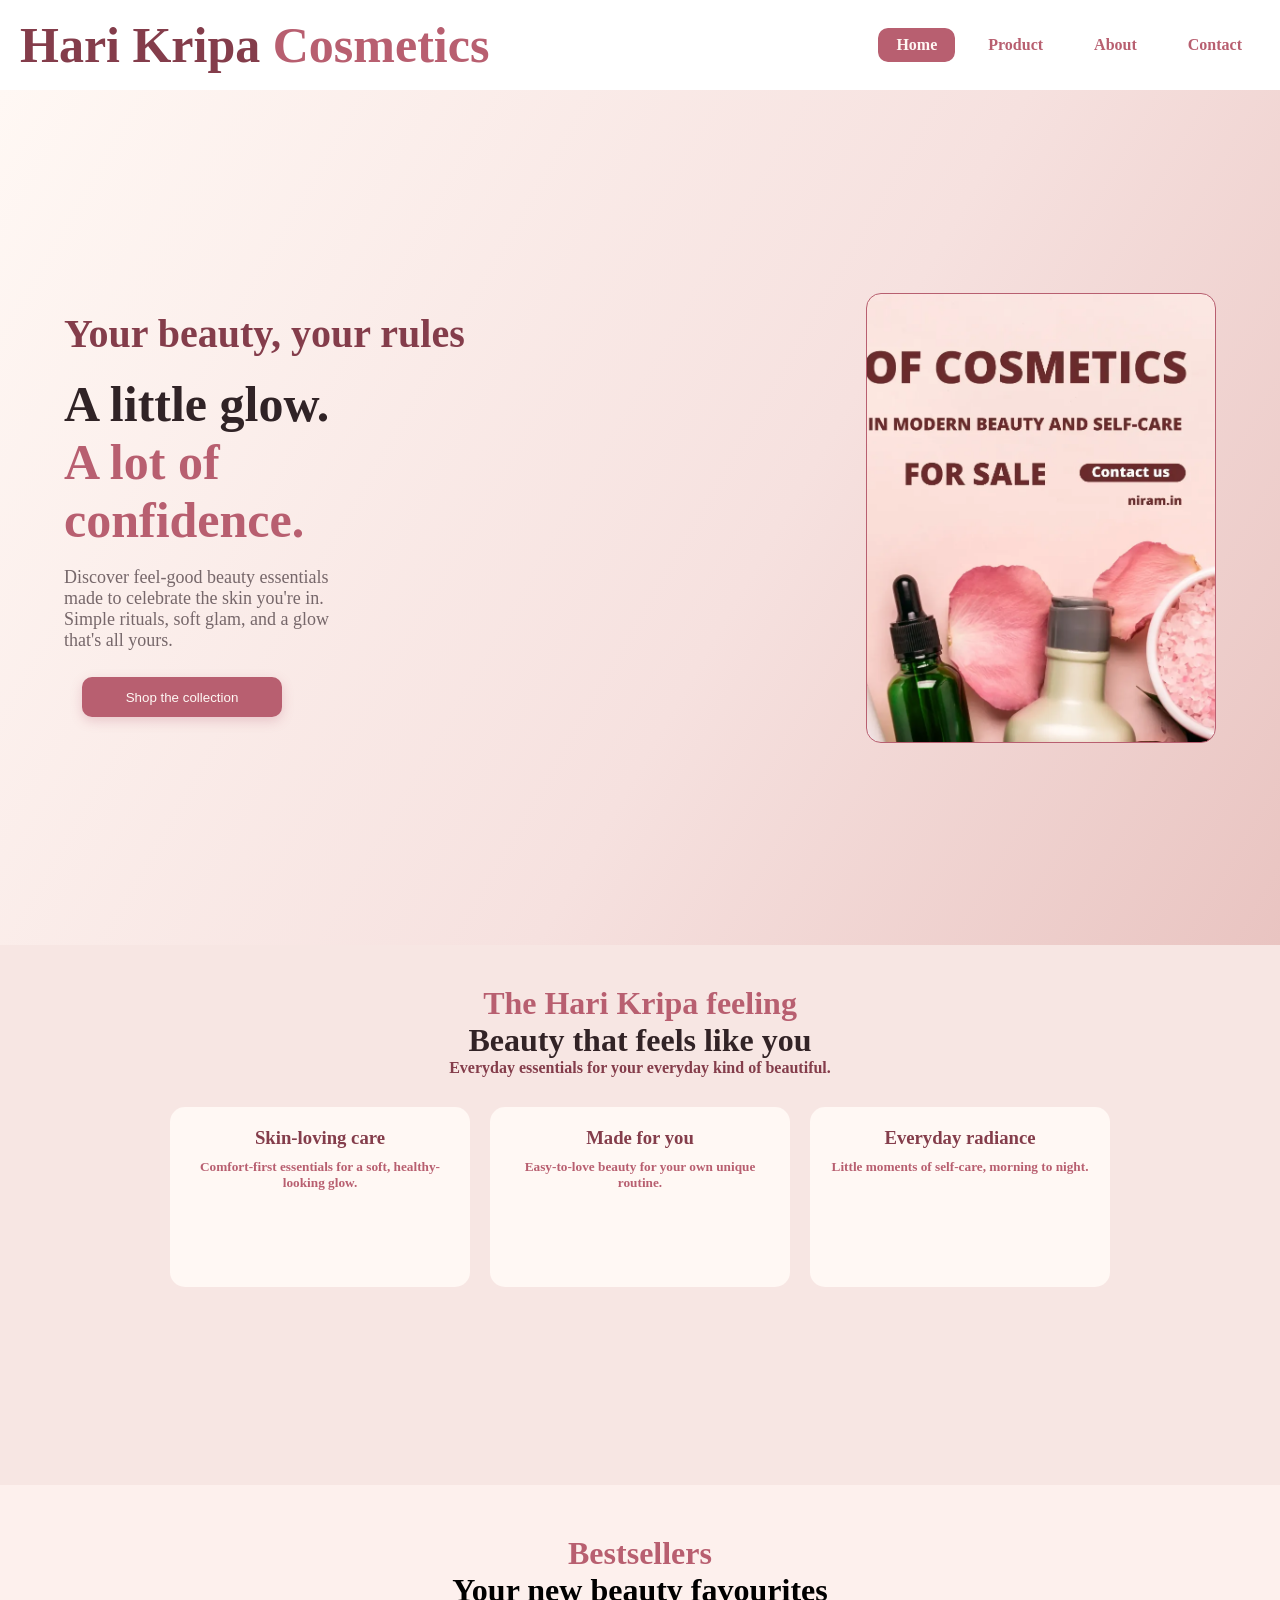
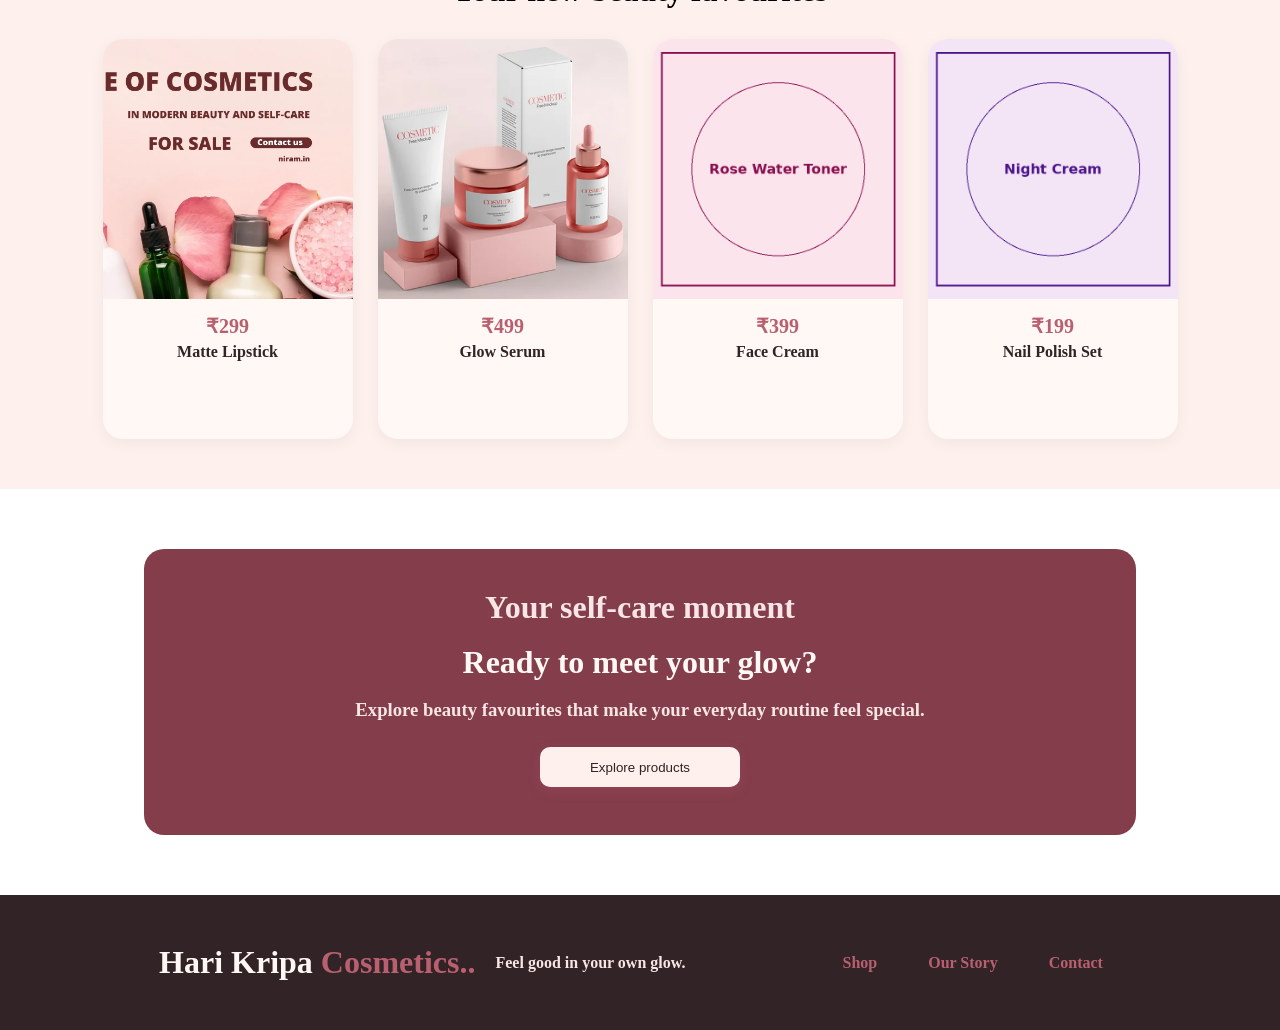
==== index.html @ 554f442d "first commit" ====
<!DOCTYPE html>
<html lang="en">
<head>
    <meta charset="UTF-8">
    <meta name="viewport" content="width=device-width, initial-scale=1.0">
    <title>Hari Kripa Cosmetics</title>
    <link rel="stylesheet" href="style.css">
</head>
<body>
    <header>
        <h1>Hari Kripa <span style="color: #b85f70;"> Cosmetics</span></h1>
        <ul>
            <li><a href="index.html" id="home">Home</a></li>
            <li><a href="product.html">Product</a></li>
            <li><a href="about.html">About</a></li>
            <li><a href="contact.html">Contact</a></li>
        </ul>
    </header>
    <div class="box">
        <div class="left">
            <h3>Your beauty, your rules</h3>
            <br>
            <h1 style="color: #302326;">A little glow.</h1>
            <h1>A lot of <br>confidence.</h1><br>
            <p class="p-text">Discover feel-good beauty essentials <br> made to celebrate the skin you're in. <br> Simple rituals, soft glam, and a glow <br> that's all yours.</p>
            <br>
            <a href="product.html"><button>Shop the collection</button></a>
        </div>
        <div class="right" style="background-image: url('photo/1.png');"></div>
    </div>
    <div class="box1">
        <div class="up">
            <h4 class="f-heading">The Hari Kripa feeling</h4>
            <h1 id="g">Beauty that feels like you</h1>
            <h4 id="E">Everyday essentials for your everyday kind of beautiful.</h4>
        </div>
        <div class="down">
            <div class="d">
                <h3 class="d-title">Skin-loving care</h3>
                <h5>Comfort-first essentials for a soft, healthy-looking glow.</h5>
            </div>
            <div class="d">
                <h3 class="d-title">Made for you</h3>
                <h5>Easy-to-love beauty for your own unique routine.</h5>                
            </div>
            <div class="d">
                <h3 class="d-title">Everyday radiance</h3>
                <h5>Little moments of self-care, morning to night.</h5>
            </div>
        </div>
    </div>
    
    <!-- Bestsellers Section -->
    <div class="box2">
        <div class="head">
            <h4 class="f-heading">Bestsellers</h4>
            <h1>Your new beauty favourites</h1>
        </div>
        <div class="foot">
            <div class="pro">
                <div class="a" style="background-image: url('photo/1.png');"></div>
                <div class="b">
                    <h2>₹299</h2>
                    <h3>Matte Lipstick</h3>
                </div>
            </div>
            <div class="pro">
                <div class="a" style="background-image: url('photo/2.png');"></div>
                <div class="b">
                    <h2>₹499</h2>
                    <h3>Glow Serum</h3>
                </div>
            </div>
            <div class="pro">
                <div class="a" style="background-image: url('photo/3.png');"></div>
                <div class="b">
                    <h2>₹399</h2>
                    <h3>Face Cream</h3>
                </div>
            </div>
            <div class="pro">
                <div class="a" style="background-image: url('photo/4.png');"></div>
                <div class="b">
                    <h2>₹199</h2>
                    <h3>Nail Polish Set</h3>
                </div>
            </div>
        </div>
    </div>

    <div class="box3">
        <div class="c">
            <h4 id="h">Your self-care moment</h4><br>
            <h1 id="i">Ready to meet your glow?</h1><br>
            <h3 id="j">Explore beauty favourites that make your everyday routine feel special.</h3><br>
            <a href="product.html"><button style="background-color: #fdf0ed;color: #302326;">Explore products</button></a>
        </div>
    </div>

    <footer>
        <div class="box-1">
            <h1 id="k">Hari Kripa <span style="color: #b85f70;"> Cosmetics..</span></h1>
            <h4 id="l">Feel good in your own glow.</h4>
        </div>
        <div class="box-2">
            <ul>
                <li><a href="product.html">Shop</a></li>
                <li><a href="about.html">Our Story</a></li>
                <li><a href="contact.html">Contact</a></li>
            </ul>
        </div>
    </footer>
</body>
</html>
---- style.css ----
*{
    padding: 0;
    margin: 0;
    box-sizing: border-box;
}
html {
    scroll-behavior: smooth;
}
body {
    animation: fadeInPage 0.8s ease-in-out;
}
@keyframes fadeInPage {
    from { opacity: 0; }
    to { opacity: 1; }
}

/* --- HEADER & NAVBAR FIX --- */
header{
    height: 10vh;
    width: 100%;
    display: flex;
    align-items: center;
    justify-content: space-between;
    position: absolute;
    top: 0;
    z-index: 100;
    padding: 0 20px;
}
header>h1{
    color: #843d4b;
    font-family: 'Edwardian Script ITC', cursive;
    font-size: 50px;
    transition: transform 0.3s ease;
    white-space: nowrap;
}
header>h1:hover {
    transform: scale(1.03);
}

ul{
    display: flex;
    justify-content: flex-end;
    align-items: center;
    gap: 15px;
    list-style-type: none;
    width: auto;
}
li{
    border-radius: 10px;
    transition: all 0.3s ease;
    overflow: hidden;
}
a{
    text-decoration: none;
    color: #b85f70;
    display: inline-block;
    padding: 8px 18px;
    font-weight: bold;
    font-size: 16px;
    transition: background-color 0.3s ease, color 0.3s ease, transform 0.3s ease;
    border-radius: 8px;
}
li:hover a, a:hover {
    background-color: #b85f70;
    color: #fff8f4;
}
#home{
    background-color: #b85f70;
    color:#fff8f4;
}

/* --- HERO BOX --- */
.box{
    background: linear-gradient(120deg, #fff8f4 0%, #f6e1df 58%, #e9c4c1 100%);
    height: 95vh;
    width: 100%;
    margin-top: 10vh;
    display: flex;
    align-items: center;
    justify-content: space-between;
    padding: 0 5%;
}
.left{
    height: auto;
    width: 45%;
    animation: slideInLeft 1s ease-out forwards;
}
@keyframes slideInLeft {
    from { opacity: 0; transform: translateX(-50px); }
    to { opacity: 1; transform: translateX(0); }
}
.left>h1{
    color: #b85f70;
    font-size: 50px;
}
.left>h3{
    font-size: 40px;
    color: #843d4b;
    font-family: 'Edwardian Script ITC', cursive;
}
button, .submit-btn{
    height: 40px;
    width: 200px;
    border-radius: 10px;
    background-color: #b85f70;
    color:#fff8f4;
    border: none;
    cursor: pointer;
    transition: all 0.3s ease;
    box-shadow: 0 4px 12px rgba(185, 87, 112, 0.25);
}
button:hover, .submit-btn:hover {
    background-color: #87364c;
    transform: translateY(-4px) scale(1.02);
    box-shadow: 0 8px 20px rgba(135, 54, 76, 0.4);
}
.right{
    height: 450px;
    width: 350px;
    border: 1px solid #b85f70;
    background: url('photo/1.png') no-repeat center center/cover;
    border-radius: 15px;
    animation: floatImage 4s ease-in-out infinite, slideInRight 1s ease-out forwards;
}
@keyframes slideInRight {
    from { opacity: 0; transform: translateX(50px); }
    to { opacity: 1; transform: translateX(0); }
}
@keyframes floatImage {
    0%, 100% { transform: translateY(0); }
    50% { transform: translateY(-12px); }
}

/* --- SECTION 1 --- */
.box1{
    min-height: 60vh;
    width: 100%;
    background-color: #f7e6e3;
    text-align: center;
    padding: 40px 20px;
}
.up{
    margin-bottom: 30px;    
}
.down{
    display: flex;
    align-items: center;
    justify-content: center;
    gap: 20px;
    flex-wrap: wrap;
}
.d{
    background-color: #fff8f4;
    height: 180px;
    width: 300px;
    color: #b85f70;
    border-radius: 15px;
    padding: 20px;
    transition: transform 0.3s ease, box-shadow 0.3s ease;
}
.d:hover {
    transform: translateY(-5px);
    box-shadow: 0 8px 20px rgba(0, 0, 0, 0.08);
}
.d-title{
    margin-bottom: 10px;
    color: #843d4b;
}

/* --- SECTION 2 (BESTSELLERS & PRODUCTS) --- */
.box2{
    padding: 50px 20px;
    width: 100%;
    background: #fdf0ed;
}
.head{
    text-align: center;
    margin-bottom: 30px;
}
.foot{
    display: flex;
    align-items: center;
    justify-content: center;
    gap: 25px;
    flex-wrap: wrap;
}
.pro{
    height: 400px;
    width: 250px;
    border-radius: 20px;
    background-color: #fff8f4;
    transition: transform 0.4s cubic-bezier(0.175, 0.885, 0.32, 1.275), box-shadow 0.4s ease;
    cursor: pointer;
    overflow: hidden;
    box-shadow: 0 4px 15px rgba(0,0,0,0.05);
}
.pro:hover{
    transform: translateY(-12px) scale(1.02);
    box-shadow: 0 15px 30px rgba(184, 95, 112, 0.25);
}
.pro .a{
    height: 65%;
    width: 100%;
    background-size: cover;
    background-position: center;
    transition: transform 0.5s ease;
}
.pro:hover .a {
    transform: scale(1.05);
}
.pro .b{
    padding: 15px;
    text-align: center;
}
.pro .b h2 {
    color: #b85f70;
    font-size: 20px;
}
.pro .b h3 {
    color: #322326;
    font-size: 16px;
    margin-top: 5px;
}

/* --- SECTION 3 --- */
.box3{
    padding: 60px 20px;
    width: 100%;
}
.c{
    width: 80%;
    margin: auto;
    padding: 40px;
    border-radius: 20px;
    background-color: #843d4b;
    text-align: center;
    transition: transform 0.4s ease, box-shadow 0.4s ease;
}
.c:hover {
    transform: scale(1.01);
    box-shadow: 0 10px 25px rgba(132, 61, 75, 0.3);
}

/* --- FOOTER --- */
footer{
    min-height: 15vh;
    width: 100%;
    background-color: #322326;
    display: flex;
    align-items: center;
    justify-content: space-evenly;
    flex-wrap: wrap;
    padding: 20px;
}
footer a {
    color: #b85f70;
    transition: color 0.3s ease;
}
footer a:hover {
    color: #f7e6e3;
}
.box-1, .box-2 {
    display: flex;
    align-items: center;
    justify-content: space-around;
    gap: 20px;
}

/* --- PAGES SHARED STYLES --- */
.pd{
    height: 40vh;
    width: 100%;
    background: linear-gradient(120deg, #fff8f4 0%, #f6e1df 58%, #e9c4c1 100%);
    margin-top: 10vh;
    text-align: center;
    display: flex;
    flex-direction: column;
    justify-content: center;
    animation: fadeInDown 0.8s ease-out;
}
@keyframes fadeInDown {
    from { opacity: 0; transform: translateY(-30px); }
    to { opacity: 1; transform: translateY(0); }
}
#n{
    font-size: x-large;
    color: #b85f70;
}
#o{
    font-size: 45px;
    color: #322326;
}
.p-text{
    font-size: large;
    color: #76676a;
}
.f-heading{
    color:#b85f70;
    font-family: 'Edwardian Script ITC', cursive;
    font-size: 32px;
}
#E{ color: #843d4b; }
#g{ color: #322326; }
#h{ color:#f7e6e3; font-family: 'Edwardian Script ITC', cursive; font-size: xx-large; }
#i{ color: #fff8f4; }
#j{ color: #f7e6e3; }
#k{ color: #fff8f4; }
#l{ color: #f7e6e3; }

/* --- PRODUCT PAGE GRID --- */
.product-grid {
    display: flex;
    justify-content: center;
    align-items: center;
    gap: 30px;
    flex-wrap: wrap;
    padding: 50px 10%;
    background-color: #fff8f4;
}

/* --- ABOUT PAGE --- */
.ab{
    min-height: 75vh;
    width: 100%;
    display: flex;
    align-items: center;
    justify-content: center;
    padding: 40px;
    gap: 40px;
    background: linear-gradient(120deg, #fff8f4 0%, #f6e1df 58%, #e9c4c1 100%);
}
.ac{ width: 50%; }
.ab>img{
    height: 400px;
    width: 450px;
    object-fit: cover;
    border-radius: 15px;
}
.bc{
    padding: 50px 20px;
    width: 100%;
    text-align: center;
    background: linear-gradient(120deg, #fff8f4 0%, #f6e1df 58%, #e9c4c1 100%);
}
.tt-text{
    color: #76676a;
}
.bc-4{
    height: 100px;
    width: 220px;
    display: flex;
    align-items: center;
    justify-content: center;
    background-color: #fff8f4;
    border-radius: 10px;
    transition: transform 0.3s ease;
}
.bc-4:hover {
    transform: translateY(-8px);
}
.bc-2{
    display: flex;
    align-items: center;
    justify-content: center;
    gap: 20px;
    flex-wrap: wrap;
    margin-top: 30px;
}
.at-text{ color: #843d4b; }

/* --- CONTACT PAGE --- */
.co{
    height: 150vh;
    padding: 50px 20px;
    width: 100%;
    display: flex;
    align-items: center;
    justify-content: center;
    gap: 40px;
    background-color: #f7e6e3;
    flex-wrap: wrap;
}
.co-1, .co-2{
    height: 80%;
    width: 45%;
    min-width: 320px;
    border-radius: 20px;
    padding: 30px;
}
.co-1{
    background-color: #843d4b;
    color: #fff8f4;
}
.co-1>a{
    color: #fdf0edz;
}
.co-2{
    background-color: #fff8f4;
    box-shadow: 0 5px 25px rgba(0,0,0,0.1);
}
input, textarea{
    width: 100%;
    padding: 10px;
    margin-top: 5px;
    border: 1px solid #e1c4ca;
    border-radius: 9px;
    outline: none;
    background: #fffafa;
}
.map{
    padding: 40px;
    width: 100%;
    display: flex;
    align-items: center;
    justify-content: center;
    gap: 30px;
    background-color: #e9c4c1;
    flex-wrap: wrap;
}
.if{
    width: 350px;
    border-radius: 15px;
    padding: 20px;
    background: #fff8f4;
}
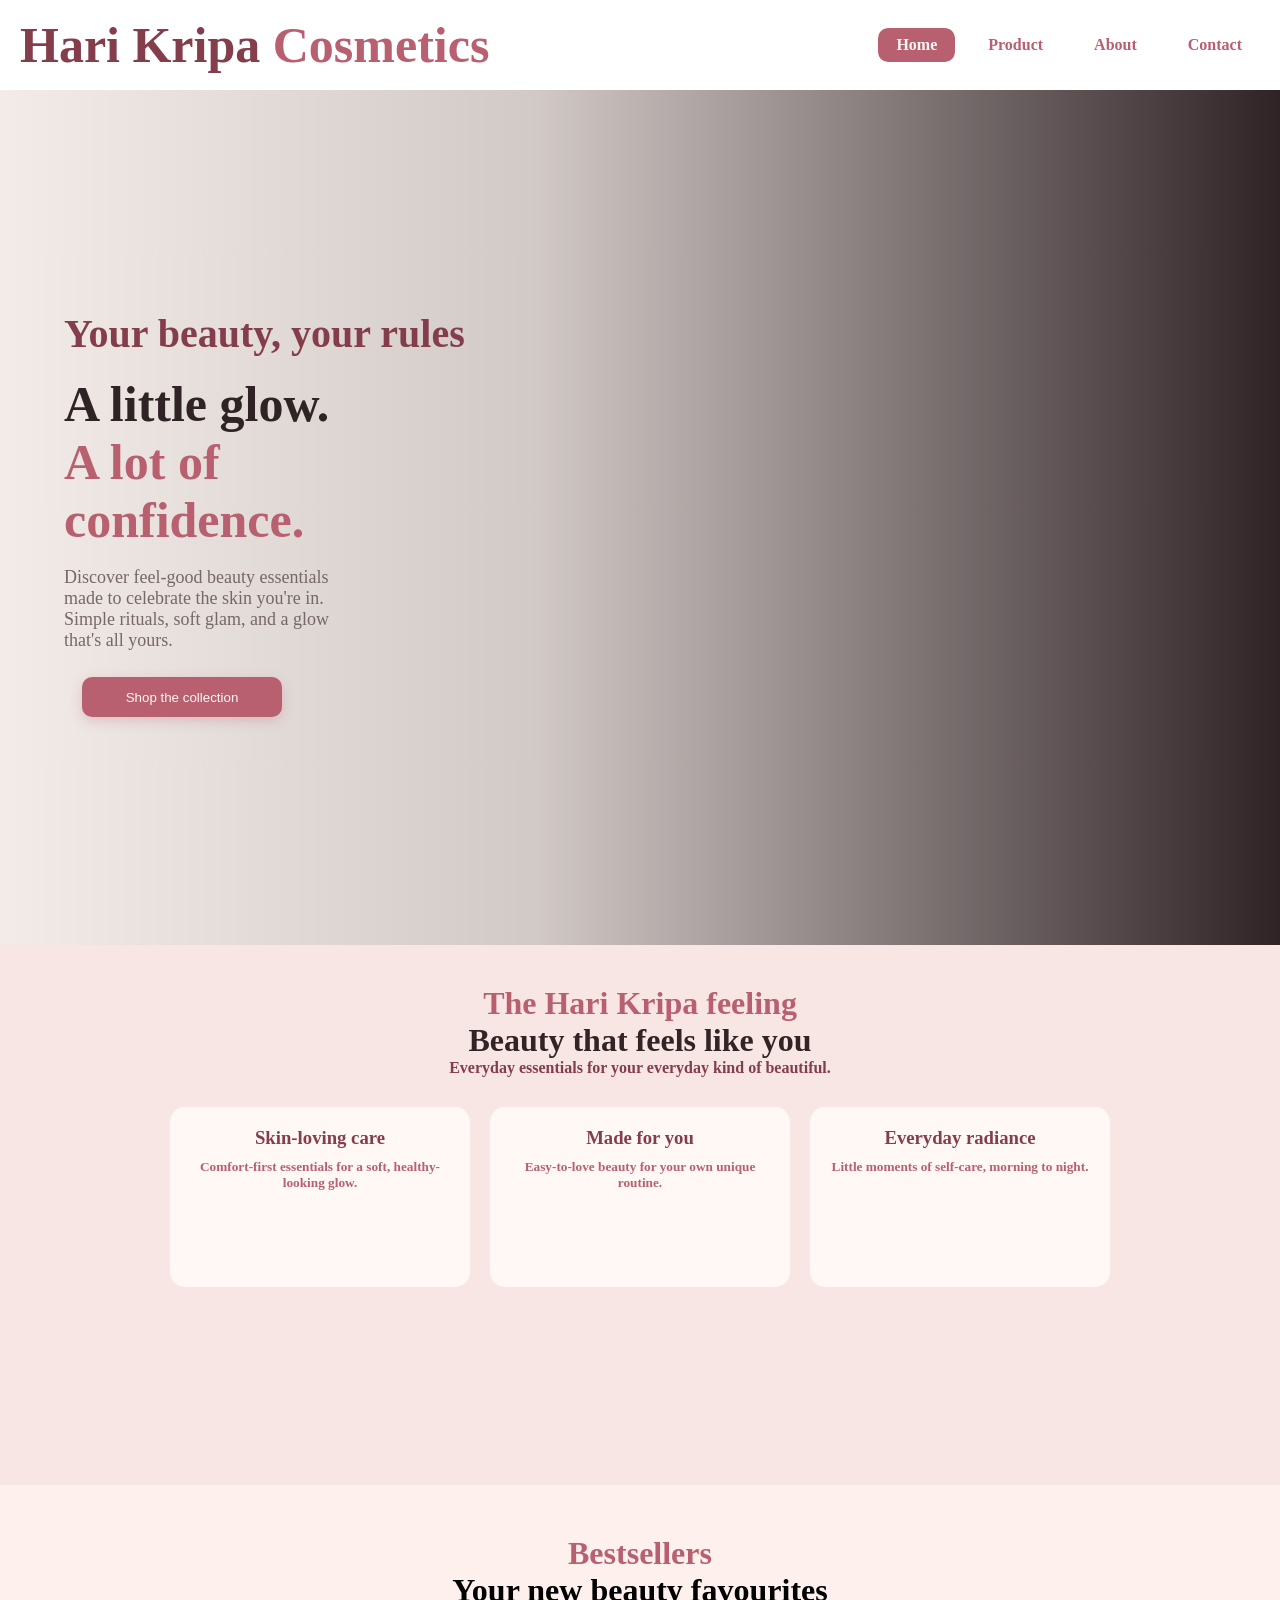
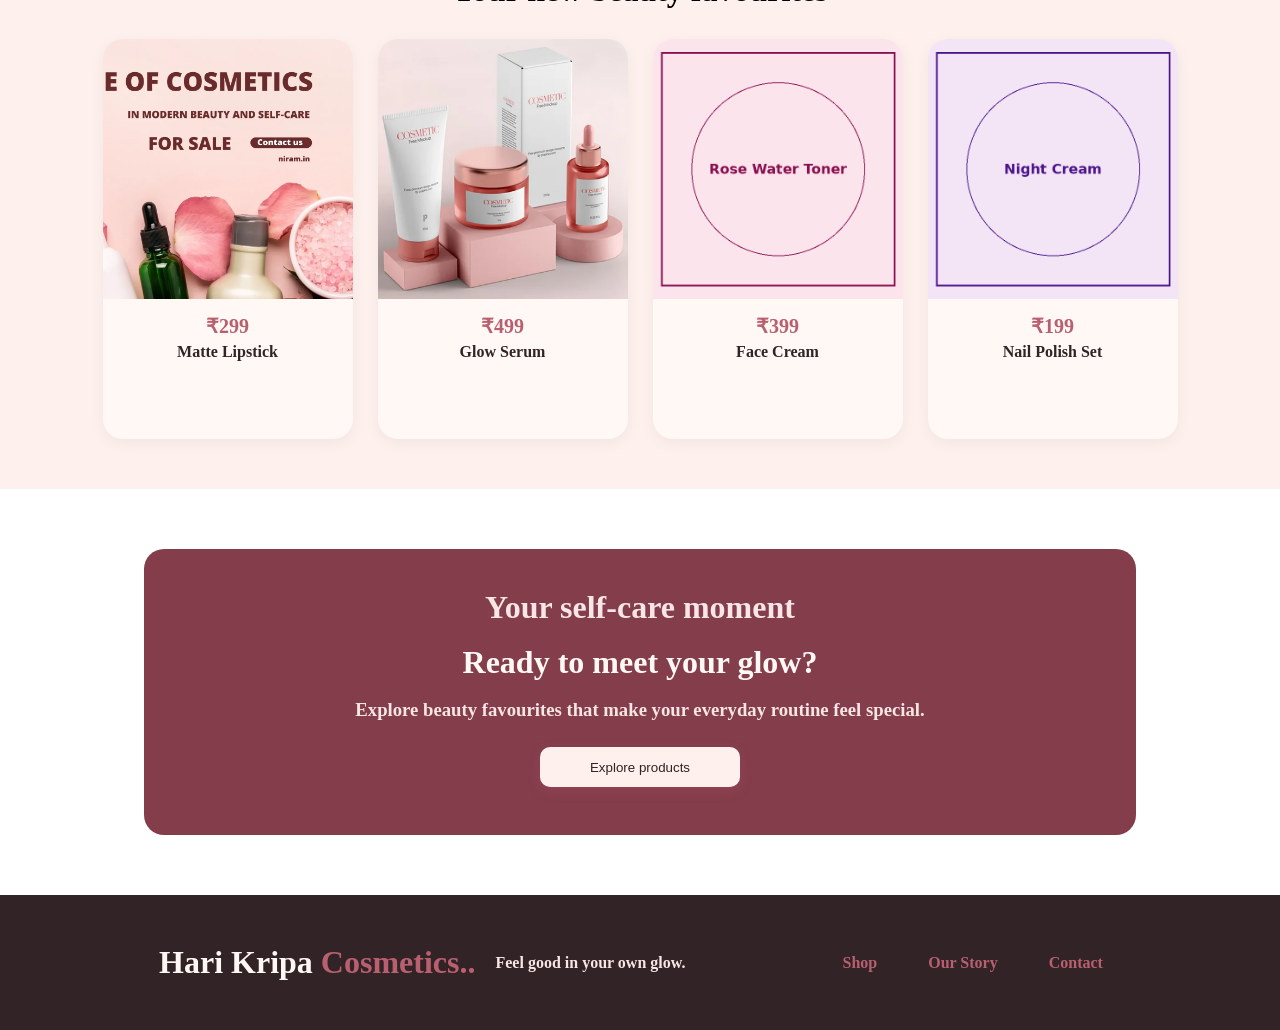
==== commit 79b092d2: "second commit" ====
--- a/index.html
+++ b/index.html
@@ -5,6 +5,7 @@
     <meta name="viewport" content="width=device-width, initial-scale=1.0">
     <title>Hari Kripa Cosmetics</title>
     <link rel="stylesheet" href="style.css">
+    <link rel="stylesheet" href="video/WhatsApp Video 2026-10-26 at 11.41.11 AM (1).mp4">
 </head>
 <body>
     <header>
@@ -17,6 +18,10 @@
         </ul>
     </header>
     <div class="box">
+        <video class="box-video" autoplay muted loop playsinline>
+            <source src="video/WhatsApp Video 2026-10-26 at 11.41.11 AM (1).mp4" type="video/mp4">
+        </video>
+        <div class="box-overlay"></div>
         <div class="left">
             <h3>Your beauty, your rules</h3>
             <br>
@@ -26,7 +31,6 @@
             <br>
             <a href="product.html"><button>Shop the collection</button></a>
         </div>
-        <div class="right" style="background-image: url('photo/1.png');"></div>
     </div>
     <div class="box1">
         <div class="up">
--- a/style.css
+++ b/style.css
@@ -71,7 +71,10 @@
 
 /* --- HERO BOX --- */
 .box{
-    background: linear-gradient(120deg, #fff8f4 0%, #f6e1df 58%, #e9c4c1 100%);
+    position: relative;
+    isolation: isolate;
+    overflow: hidden;
+    background: #302326;
     height: 95vh;
     width: 100%;
     margin-top: 10vh;
@@ -79,6 +82,20 @@
     align-items: center;
     justify-content: space-between;
     padding: 0 5%;
+}
+.box-video{
+    position: absolute;
+    inset: 0;
+    width: 100%;
+    height: 100%;
+    object-fit: cover;
+    z-index: -2;
+}
+.box-overlay{
+    position: absolute;
+    inset: 0;
+    background: linear-gradient(90deg, rgba(255,248,244,.94) 0%, rgba(255,248,244,.78) 42%, rgba(48,35,38,.18) 100%);
+    z-index: -1;
 }
 .left{
     height: auto;
@@ -392,11 +409,14 @@
     color: #fff8f4;
 }
 .co-1>a{
-    color: #fdf0edz;
+    color: #fdf0ed;
 }
 .co-2{
     background-color: #fff8f4;
     box-shadow: 0 5px 25px rgba(0,0,0,0.1);
+}
+.co .co-1 p a{
+    color: #fff8f4;
 }
 input, textarea{
     width: 100%;
